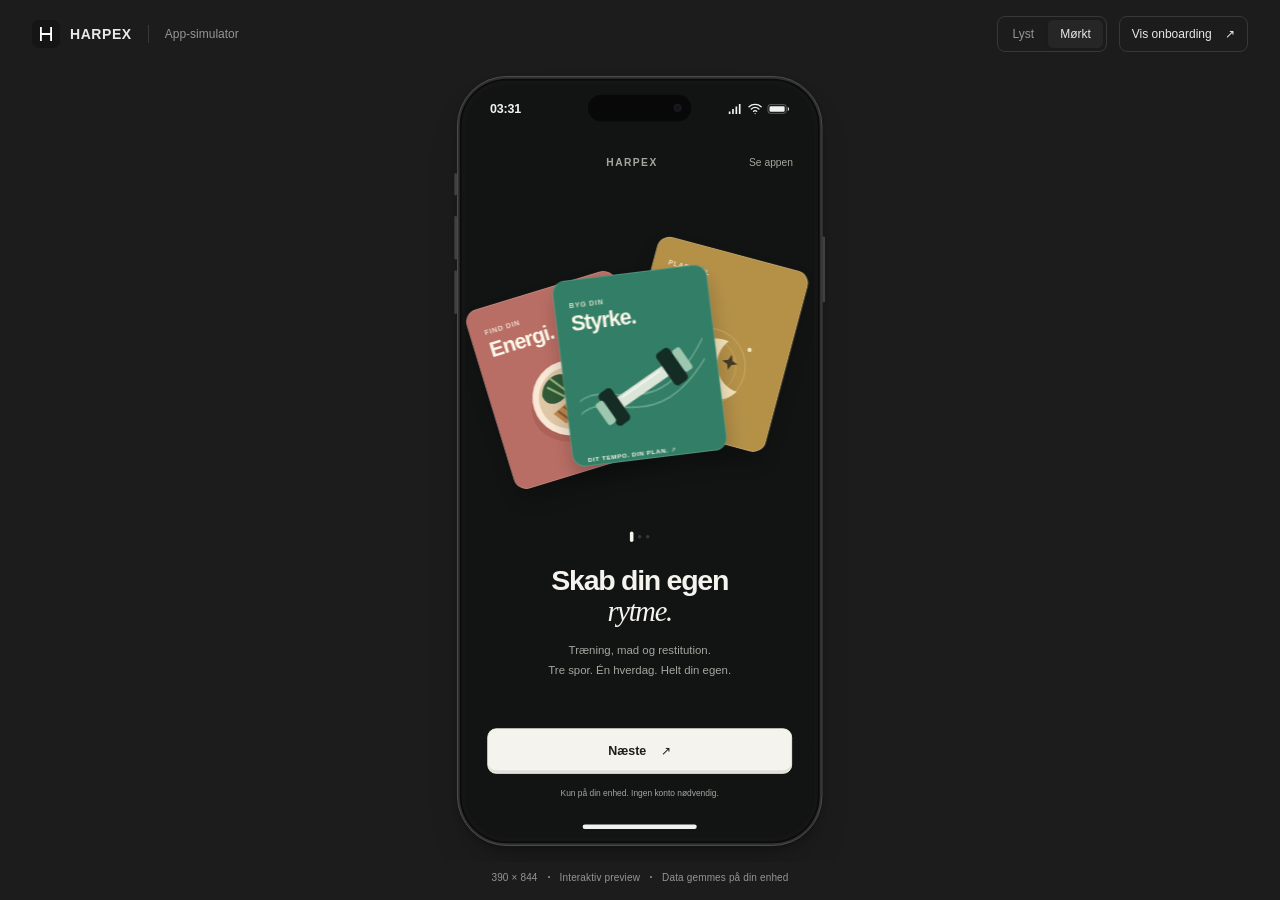
==== index.html @ 9389d0c3 "Add files via upload" ====
<!doctype html>
<html lang="da">
<head>
  <meta charset="utf-8">
  <meta name="viewport" content="width=device-width, initial-scale=1, viewport-fit=cover">
  <meta name="theme-color" content="#eeeeec">
  <meta name="description" content="Prøv HARPEX i en interaktiv telefonsimulator. Træning, mad og restitution samlet i din app.">
  <meta name="apple-mobile-web-app-capable" content="yes">
  <meta name="apple-mobile-web-app-title" content="HARPEX">
  <link rel="manifest" href="./manifest.webmanifest">
  <link rel="icon" type="image/svg+xml" href="./harpex-icon.svg">
  <link rel="apple-touch-icon" href="./harpex-icon-192.png">
  <link rel="stylesheet" href="./simulator.css?v=3">
  <script>try{document.documentElement.dataset.theme=localStorage.getItem('harpex-theme')||'dark'}catch{document.documentElement.dataset.theme='dark'}</script>
  <script src="./simulator.js?v=4" defer></script>
  <title>HARPEX · Telefonsimulator</title>
</head>
<body>
  <header class="simulator-toolbar">
    <div class="simulator-brand"><img src="./harpex-icon.svg" width="28" height="28" alt=""><span>HARPEX</span><span class="toolbar-divider"></span><span class="simulator-label">App-simulator</span></div>
    <div class="simulator-controls">
      <div class="theme-control" role="group" aria-label="Appens tema">
        <button type="button" data-theme="light" aria-pressed="true">Lyst</button>
        <button type="button" data-theme="dark" aria-pressed="false">Mørkt</button>
      </div>
      <button class="onboarding-control" id="openOnboarding" type="button" title="Vis onboarding uden at slette dine data">Vis onboarding <span aria-hidden="true">↗</span></button>
    </div>
  </header>
  <main class="simulator-stage" aria-label="HARPEX telefonsimulator">
    <div class="phone-size" id="phoneSize">
      <div class="phone" id="phone">
        <span class="hardware-button mute" aria-hidden="true"></span>
        <span class="hardware-button volume-up" aria-hidden="true"></span>
        <span class="hardware-button volume-down" aria-hidden="true"></span>
        <span class="hardware-button power" aria-hidden="true"></span>
        <div class="phone-screen">
          <div class="phone-statusbar" aria-hidden="true">
            <span id="phoneTime">9:41</span>
            <span class="camera-island"><i></i></span>
            <span class="status-icons">
              <svg viewBox="0 0 18 14"><path d="M1 10h2v3H1zM5 7h2v6H5zM9 4h2v9H9zM13 1h2v12h-2z" fill="currentColor"/></svg>
              <svg viewBox="0 0 20 16" fill="none" stroke="currentColor" stroke-width="1.8" stroke-linecap="round"><path d="M2 5c4.5-4 11.5-4 16 0M5 8c3-2.5 7-2.5 10 0M8 11c1.2-1 2.8-1 4 0"/><circle cx="10" cy="14" r=".8" fill="currentColor" stroke="none"/></svg>
              <svg class="battery" viewBox="0 0 28 15" fill="currentColor"><rect x="1" y="2" width="23" height="11" rx="3" fill="none" stroke="currentColor" stroke-opacity=".4"/><rect x="3" y="4" width="19" height="7" rx="1.5"/><path d="M26 5v5c2-1 2-4 0-5Z"/></svg>
            </span>
          </div>
          <iframe id="appFrame" src="./app.html?v=rhythm-2" title="HARPEX mobilapp"></iframe>
          <button class="home-indicator" type="button" id="phoneHome" aria-label="Gå til appens overblik"><span></span></button>
        </div>
      </div>
    </div>
  </main>
  <footer class="simulator-footer"><span>390 × 844</span><span class="footer-dot" aria-hidden="true"></span><span>Interaktiv preview</span><span class="footer-dot" aria-hidden="true"></span><span>Data gemmes på din enhed</span></footer>
  <noscript>Telefonsimulatoren kræver JavaScript. <a href="./app.html">Åbn appen direkte</a>.</noscript>
</body>
</html>
---- simulator.css ----
:root {
  font-family: -apple-system, BlinkMacSystemFont, "Segoe UI", Helvetica, Arial, sans-serif;
  color: #252525;
  background: #eeeeec;
  --stage: #eeeeec;
  --line: #d7d7d4;
  --muted: #747471;
  --control: #f8f8f6;
  --screen: #fafafa;
  --screen-ink: #191919;
  color-scheme: light;
}
:root[data-theme="dark"] {
  color: #e9e9e7;
  background: #1c1c1c;
  --stage: #1c1c1c;
  --line: #383838;
  --muted: #959592;
  --control: #262626;
  --screen: #111111;
  --screen-ink: #f1f1f1;
  color-scheme: dark;
}
* { box-sizing: border-box; }
body { margin: 0; height: 100dvh; min-height: 320px; display: grid; grid-template-rows: 68px minmax(0, 1fr) 38px; overflow: hidden; }
button { font: inherit; color: inherit; cursor: pointer; touch-action: manipulation; }
button:focus-visible { outline: 2px solid currentColor; outline-offset: 4px; }
.simulator-toolbar { display: flex; align-items: center; justify-content: space-between; padding: 0 32px; gap: 20px; }
.simulator-brand { display: flex; align-items: center; gap: 10px; font-size: 14px; font-weight: 700; letter-spacing: .04em; }
.simulator-brand img { border-radius: 7px; }
.toolbar-divider { height: 18px; width: 1px; background: var(--line); margin: 0 6px; }
.simulator-label { color: var(--muted); font-size: 12px; font-weight: 400; letter-spacing: 0; }
.simulator-controls { display: flex; align-items: center; gap: 12px; }
.theme-control { display: flex; padding: 3px; border: 1px solid var(--line); border-radius: 8px; gap: 2px; }
.theme-control button { border: 0; background: transparent; border-radius: 5px; padding: 7px 12px; font-size: 12px; color: var(--muted); }
.theme-control button[aria-pressed="true"] { background: var(--control); color: inherit; box-shadow: 0 1px 3px #0000000d; }
.onboarding-control { border: 1px solid var(--line); border-radius: 8px; background: transparent; font-size: 12px; padding: 10px 12px; }
.onboarding-control span { margin-left: 10px; }
.simulator-stage { display: grid; place-items: center; min-height: 0; overflow: hidden; padding: 8px 20px 16px; }
.phone-size { width: 410px; height: 864px; position: relative; }
.phone { width: 410px; height: 864px; padding: 9px; border-radius: 56px; background: #151515; border: 1px solid #555; position: relative; transform-origin: top left; box-shadow: inset 0 0 0 2px #303030, inset 0 0 0 4px #0b0b0b, 0 24px 48px -20px #0005, 0 3px 6px #0003; }
.phone-screen[data-view="onboarding"] { --screen: #ffffff; }
[data-theme="dark"] .phone-screen[data-view="onboarding"] { --screen: #191919; }
.phone-screen { height: 100%; width: 100%; border-radius: 45px; overflow: hidden; background: var(--screen); color: var(--screen-ink); display: flex; flex-direction: column; isolation: isolate; }
.phone-statusbar { position: relative; flex: 0 0 54px; display: flex; align-items: center; justify-content: space-between; padding: 0 27px; font-size: 14px; font-weight: 600; letter-spacing: -.2px; }
.camera-island { position: absolute; top: 11px; left: 50%; transform: translateX(-50%); width: 116px; height: 30px; border-radius: 20px; background: #080808; }
.camera-island i { position: absolute; width: 9px; height: 9px; border-radius: 50%; background: #11141b; border: 2px solid #181a20; right: 11px; top: 10px; }
.status-icons { display: flex; align-items: center; gap: 5px; }
.status-icons svg { width: 17px; height: 14px; }
.status-icons .battery { width: 25px; }
iframe { display: block; width: 100%; flex: 1; min-height: 0; border: 0; background: var(--screen); }
.home-indicator { flex: 0 0 24px; border: 0; padding: 0; width: 100%; display: grid; place-items: center; color: var(--screen-ink); background: var(--screen); }
.home-indicator span { display: block; width: 128px; height: 5px; border-radius: 3px; background: currentColor; }
.home-indicator:focus-visible { outline-offset: -5px; }
.hardware-button { position: absolute; width: 3px; background: #404040; border-radius: 2px; left: -4px; }
.mute { top: 108px; height: 25px; }
.volume-up { top: 156px; height: 49px; }
.volume-down { top: 217px; height: 49px; }
.power { top: 179px; height: 74px; left: auto; right: -4px; }
.simulator-footer { display: flex; justify-content: center; align-items: center; gap: 10px; color: var(--muted); font-size: 10px; padding-bottom: 8px; letter-spacing: .015em; }
.footer-dot { width: 2px; height: 2px; border-radius: 50%; background: currentColor; }
@media (max-width: 700px) and (min-width: 601px) {
  .simulator-toolbar { padding: 0 20px; }
  .simulator-label, .toolbar-divider { display: none; }
}
/* On a real phone the device itself provides the frame and system status bar. */
@media (max-width: 600px) {
  body { display: block; min-height: 0; background: var(--screen); }
  .simulator-toolbar, .simulator-footer, .phone-statusbar, .home-indicator, .hardware-button { display: none; }
  .simulator-stage { display: block; height: 100dvh; padding: env(safe-area-inset-top) env(safe-area-inset-right) env(safe-area-inset-bottom) env(safe-area-inset-left); }
  .phone-size, .phone { width: 100% !important; height: 100% !important; transform: none !important; }
  .phone { padding: 0; border: 0; border-radius: 0; box-shadow: none; background: var(--screen); }
  .phone-screen { border-radius: 0; }
}
@media (prefers-reduced-motion: no-preference) {
  body, .theme-control button { transition: background-color .2s, color .2s; }
}
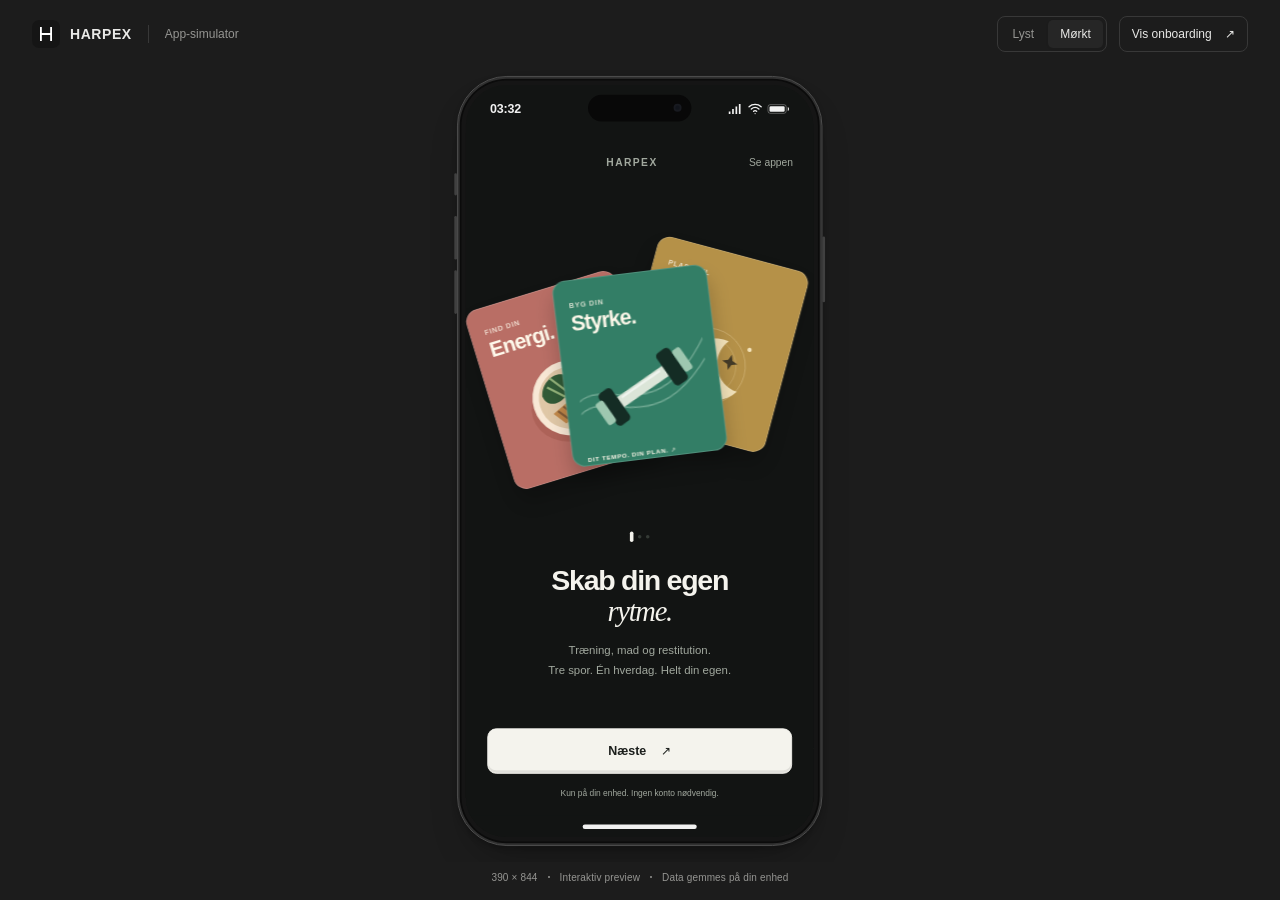
==== commit 04553056: "Add files via upload" ====
--- a/index.html
+++ b/index.html
@@ -43,7 +43,7 @@
               <svg class="battery" viewBox="0 0 28 15" fill="currentColor"><rect x="1" y="2" width="23" height="11" rx="3" fill="none" stroke="currentColor" stroke-opacity=".4"/><rect x="3" y="4" width="19" height="7" rx="1.5"/><path d="M26 5v5c2-1 2-4 0-5Z"/></svg>
             </span>
           </div>
-          <iframe id="appFrame" src="./app.html?v=rhythm-2" title="HARPEX mobilapp"></iframe>
+          <iframe id="appFrame" src="./app.html?v=organization-2" title="HARPEX mobilapp"></iframe>
           <button class="home-indicator" type="button" id="phoneHome" aria-label="Gå til appens overblik"><span></span></button>
         </div>
       </div>
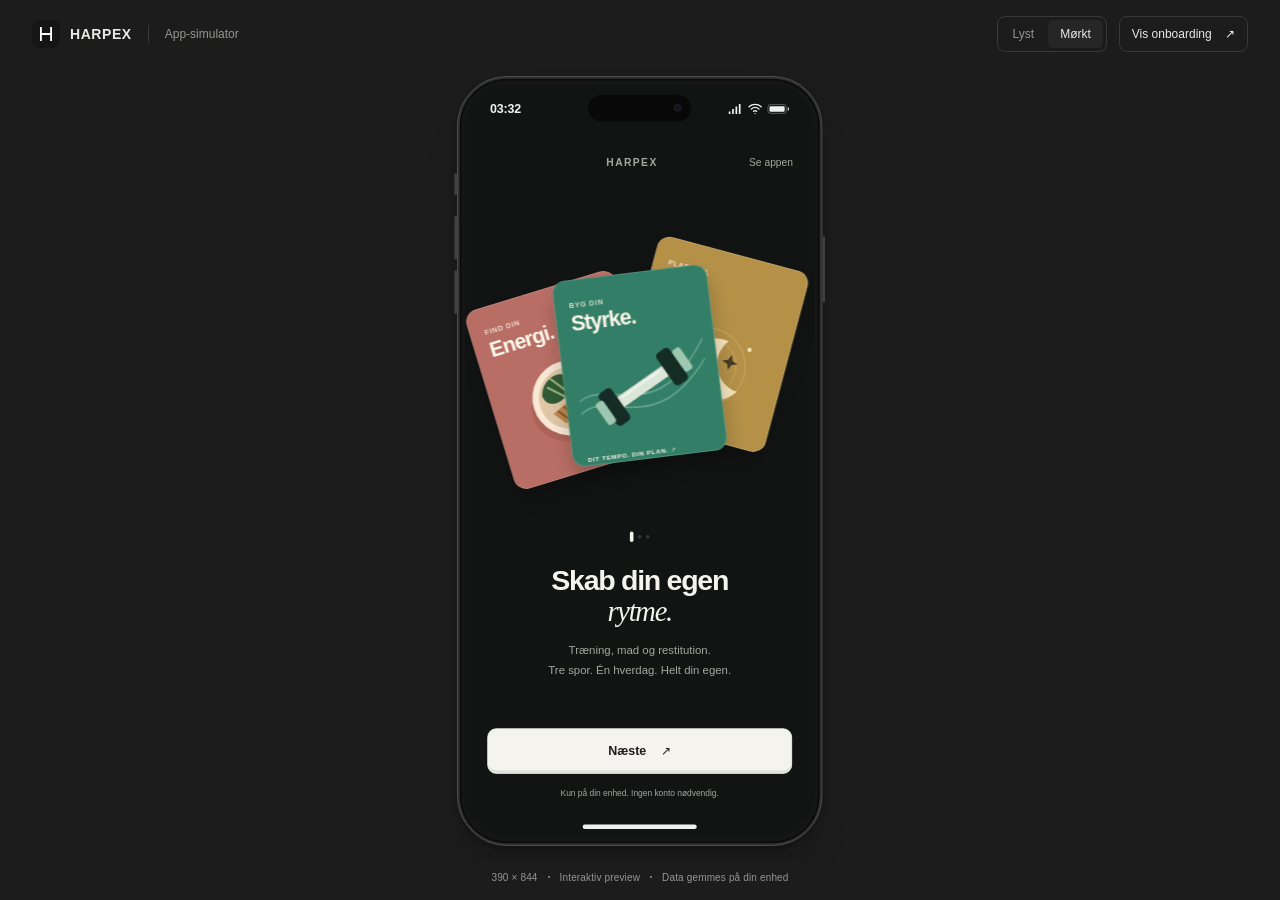
==== commit dc4f3f3d: "Add files via upload" ====
--- a/index.html
+++ b/index.html
@@ -43,7 +43,7 @@
               <svg class="battery" viewBox="0 0 28 15" fill="currentColor"><rect x="1" y="2" width="23" height="11" rx="3" fill="none" stroke="currentColor" stroke-opacity=".4"/><rect x="3" y="4" width="19" height="7" rx="1.5"/><path d="M26 5v5c2-1 2-4 0-5Z"/></svg>
             </span>
           </div>
-          <iframe id="appFrame" src="./app.html?v=organization-2" title="HARPEX mobilapp"></iframe>
+          <iframe id="appFrame" src="./app.html?v=season-1" title="HARPEX mobilapp"></iframe>
           <button class="home-indicator" type="button" id="phoneHome" aria-label="Gå til appens overblik"><span></span></button>
         </div>
       </div>
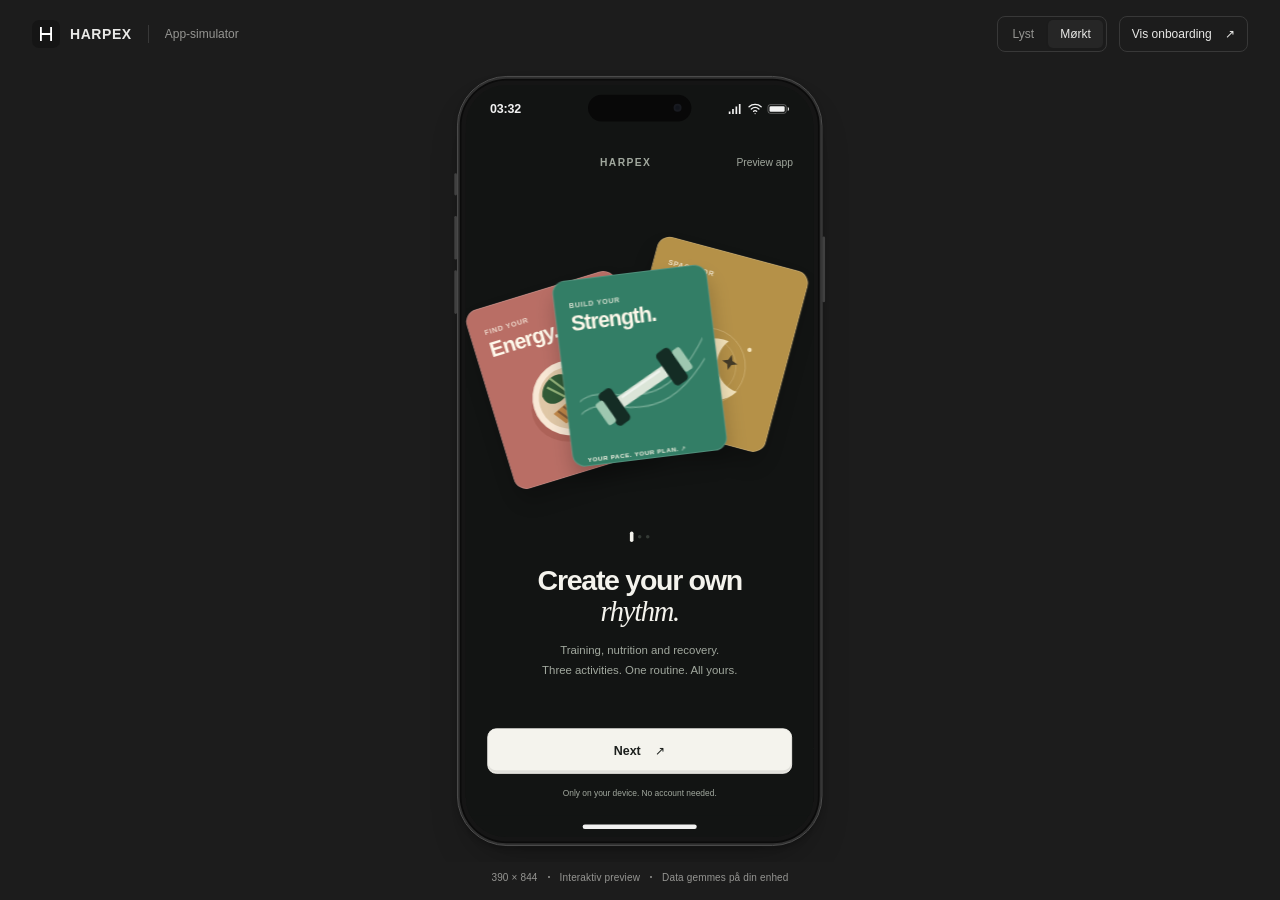
==== commit ba506c06: "Add files via upload" ====
--- a/index.html
+++ b/index.html
@@ -43,7 +43,7 @@
               <svg class="battery" viewBox="0 0 28 15" fill="currentColor"><rect x="1" y="2" width="23" height="11" rx="3" fill="none" stroke="currentColor" stroke-opacity=".4"/><rect x="3" y="4" width="19" height="7" rx="1.5"/><path d="M26 5v5c2-1 2-4 0-5Z"/></svg>
             </span>
           </div>
-          <iframe id="appFrame" src="./app.html?v=season-1" title="HARPEX mobilapp"></iframe>
+          <iframe id="appFrame" src="./app.html?v=libraries-1" title="HARPEX mobilapp"></iframe>
           <button class="home-indicator" type="button" id="phoneHome" aria-label="Gå til appens overblik"><span></span></button>
         </div>
       </div>
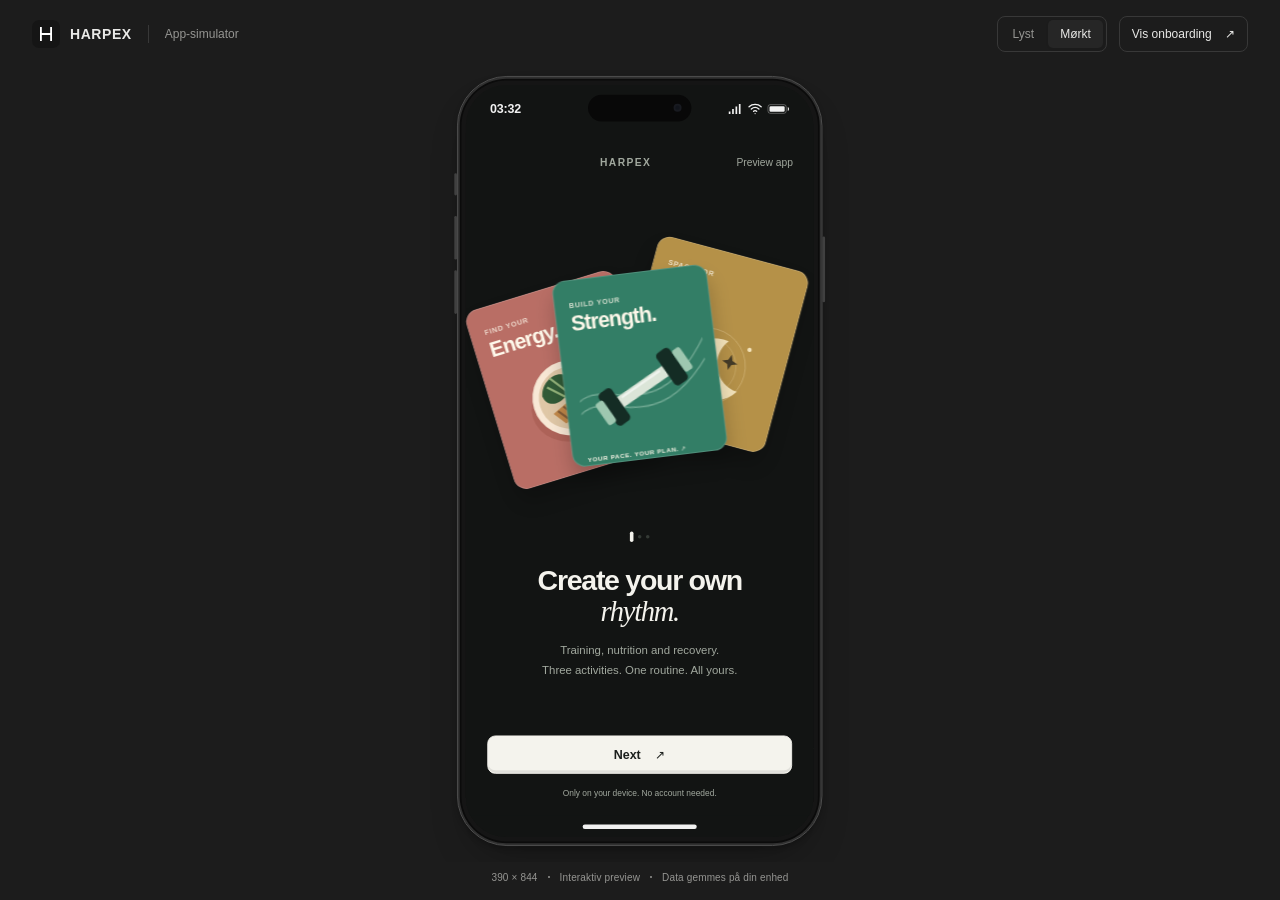
==== commit 18d8cf96: "Add files via upload" ====
--- a/index.html
+++ b/index.html
@@ -43,7 +43,7 @@
               <svg class="battery" viewBox="0 0 28 15" fill="currentColor"><rect x="1" y="2" width="23" height="11" rx="3" fill="none" stroke="currentColor" stroke-opacity=".4"/><rect x="3" y="4" width="19" height="7" rx="1.5"/><path d="M26 5v5c2-1 2-4 0-5Z"/></svg>
             </span>
           </div>
-          <iframe id="appFrame" src="./app.html?v=libraries-1" title="HARPEX mobilapp"></iframe>
+          <iframe id="appFrame" src="./app.html?v=matchday-1" title="HARPEX mobilapp" allow="camera"></iframe>
           <button class="home-indicator" type="button" id="phoneHome" aria-label="Gå til appens overblik"><span></span></button>
         </div>
       </div>
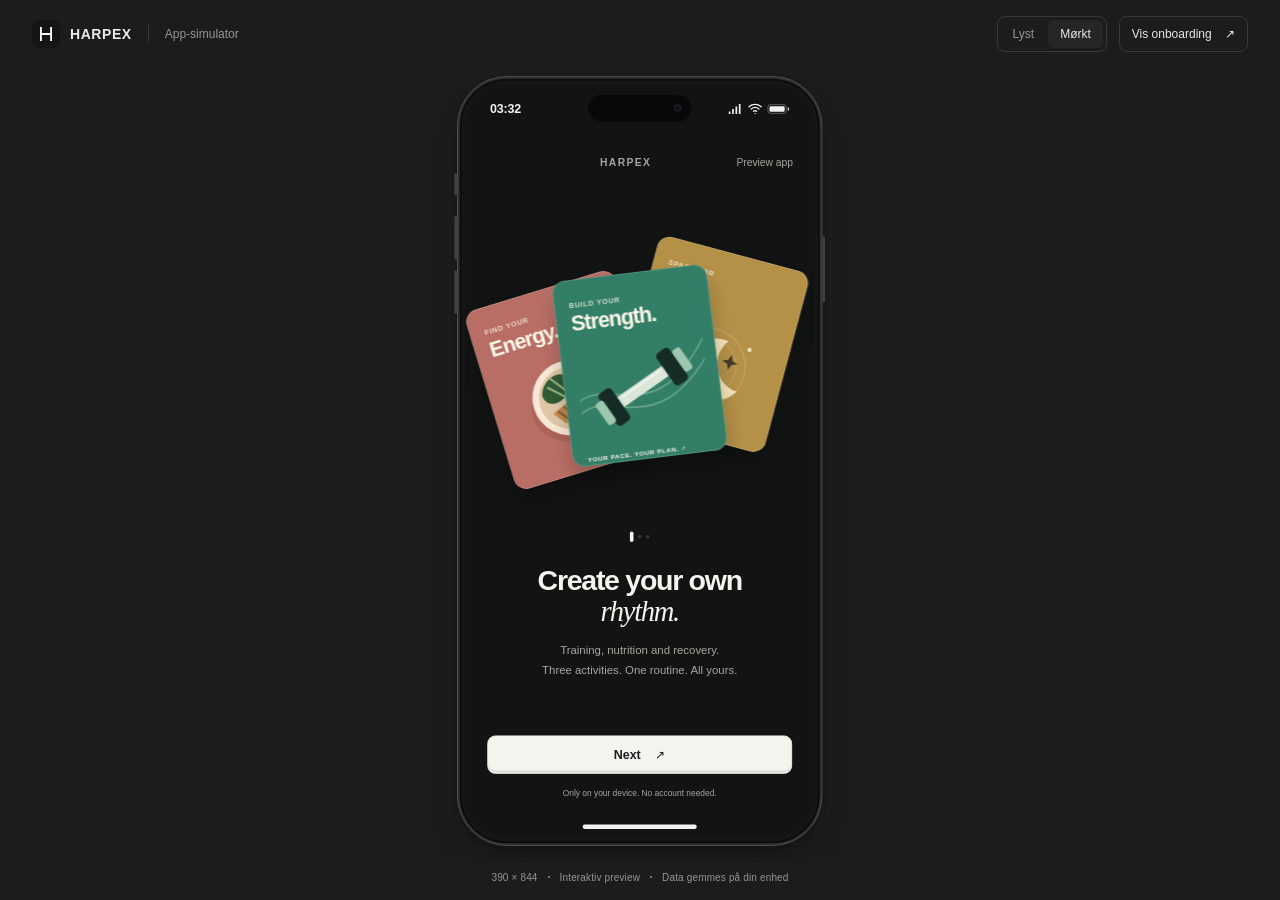
==== commit 7cb46eac: "Add files via upload" ====
--- a/index.html
+++ b/index.html
@@ -43,7 +43,7 @@
               <svg class="battery" viewBox="0 0 28 15" fill="currentColor"><rect x="1" y="2" width="23" height="11" rx="3" fill="none" stroke="currentColor" stroke-opacity=".4"/><rect x="3" y="4" width="19" height="7" rx="1.5"/><path d="M26 5v5c2-1 2-4 0-5Z"/></svg>
             </span>
           </div>
-          <iframe id="appFrame" src="./app.html?v=matchday-1" title="HARPEX mobilapp" allow="camera"></iframe>
+          <iframe id="appFrame" src="./app.html?v=clarity-1" title="HARPEX mobilapp" allow="camera"></iframe>
           <button class="home-indicator" type="button" id="phoneHome" aria-label="Gå til appens overblik"><span></span></button>
         </div>
       </div>
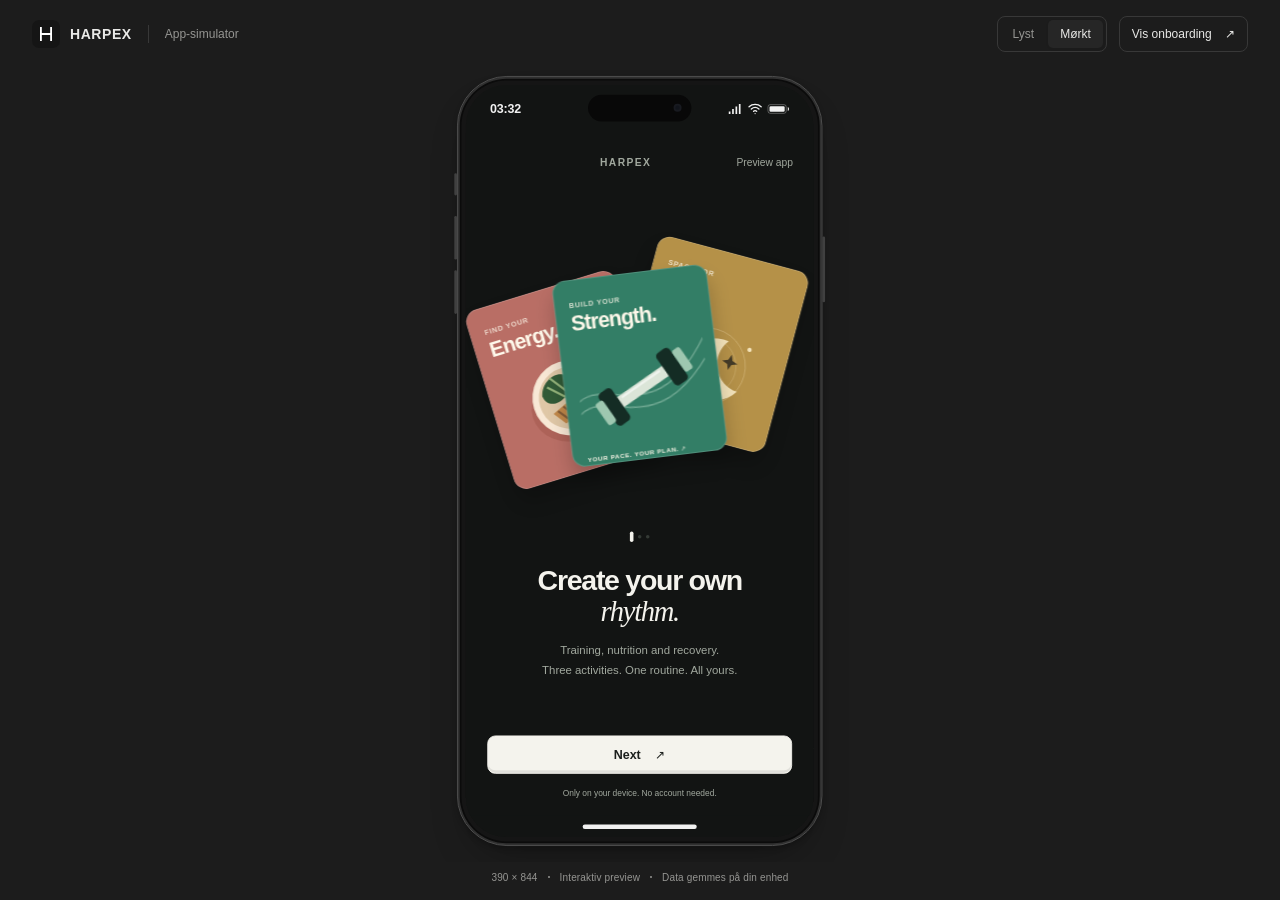
==== commit a8cd1208: "Add files via upload" ====
--- a/index.html
+++ b/index.html
@@ -43,7 +43,7 @@
               <svg class="battery" viewBox="0 0 28 15" fill="currentColor"><rect x="1" y="2" width="23" height="11" rx="3" fill="none" stroke="currentColor" stroke-opacity=".4"/><rect x="3" y="4" width="19" height="7" rx="1.5"/><path d="M26 5v5c2-1 2-4 0-5Z"/></svg>
             </span>
           </div>
-          <iframe id="appFrame" src="./app.html?v=clarity-1" title="HARPEX mobilapp" allow="camera"></iframe>
+          <iframe id="appFrame" src="./app.html?v=scheduling-1" title="HARPEX mobilapp" allow="camera"></iframe>
           <button class="home-indicator" type="button" id="phoneHome" aria-label="Gå til appens overblik"><span></span></button>
         </div>
       </div>
